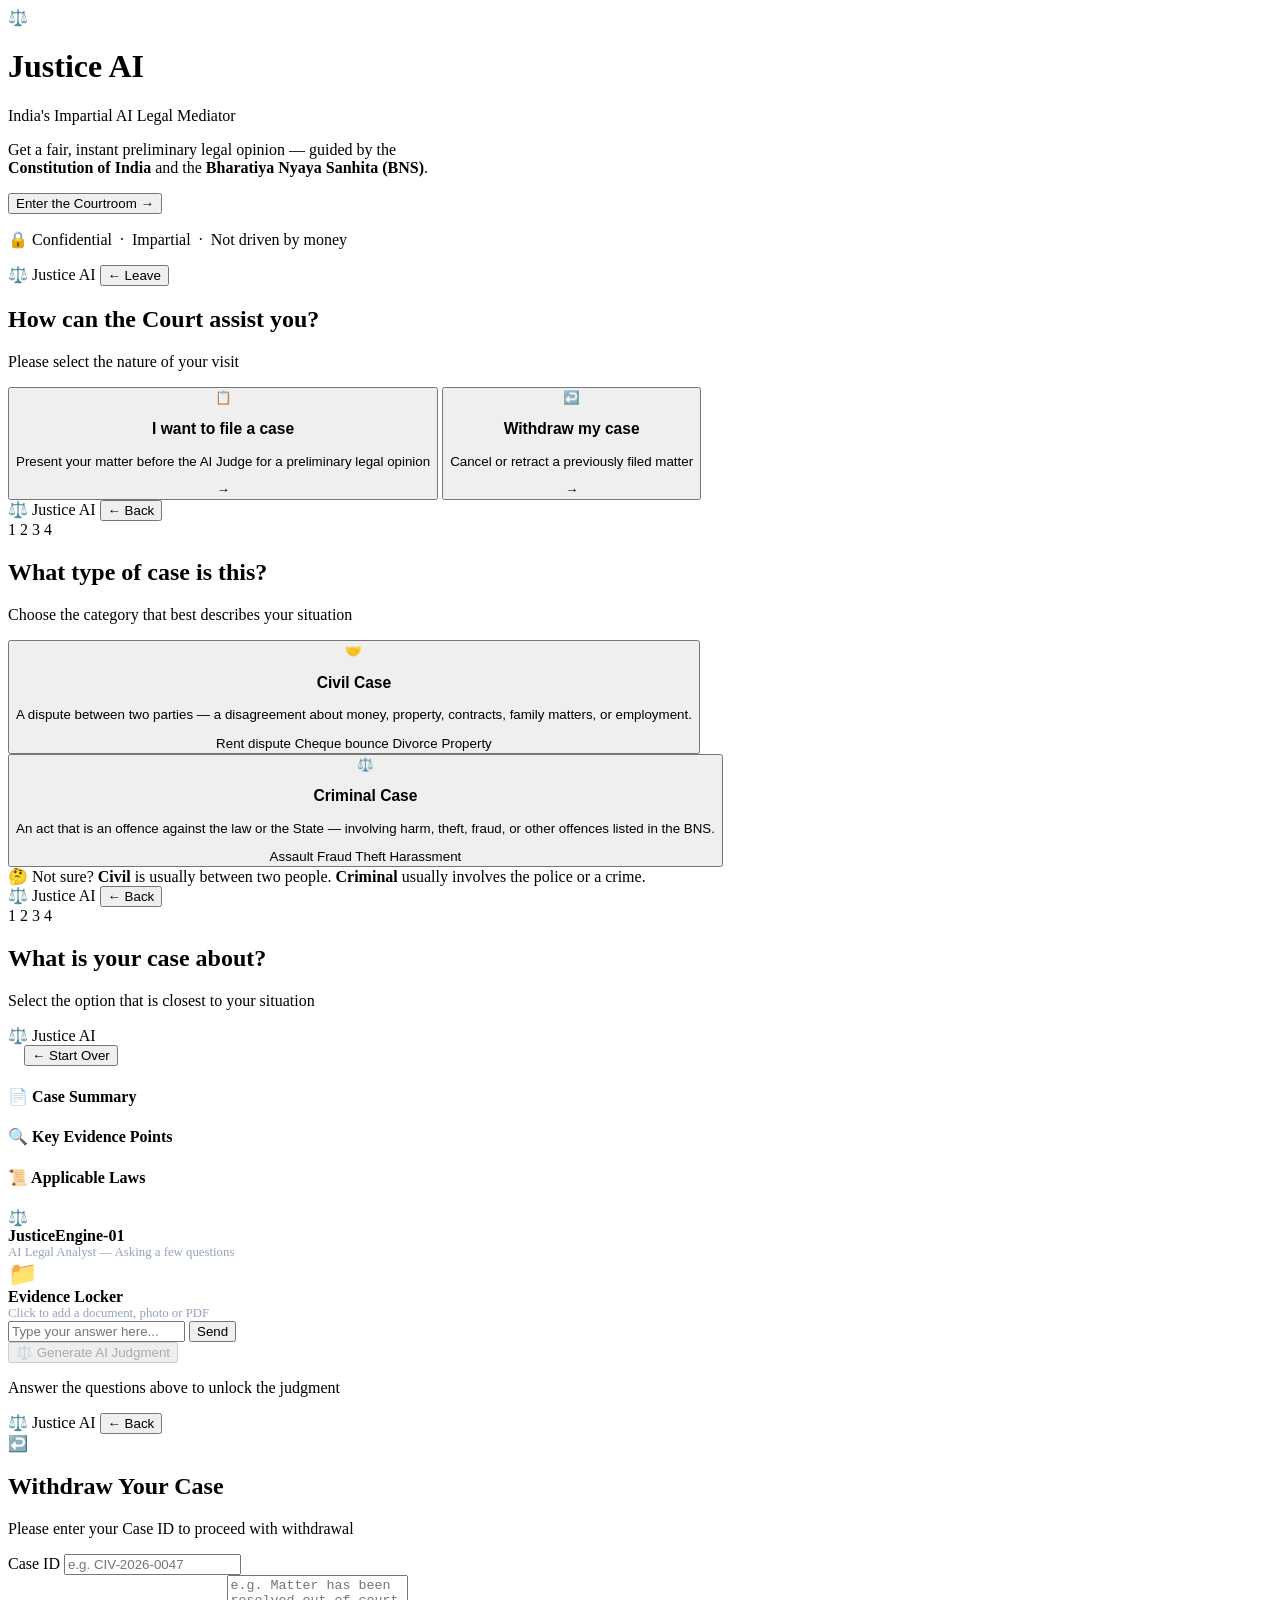
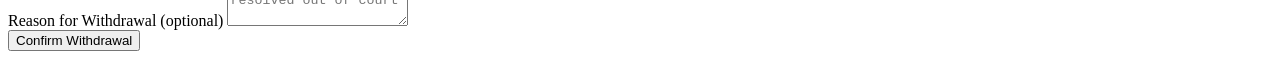
==== server/ui/index.html @ 7484af2d "fix: Add no-cache headers and cache-busting to resolve stale CSS issue" ====
<!DOCTYPE html>
<html lang="en">
<head>
    <meta charset="UTF-8">
    <meta name="viewport" content="width=device-width, initial-scale=1.0">
    <title>Justice AI — India's AI Legal Mediator</title>
    <meta name="description" content="File your case, get a fair AI-powered legal opinion, and access justice without delays.">
    <link rel="preconnect" href="https://fonts.googleapis.com">
    <link rel="preconnect" href="https://fonts.gstatic.com" crossorigin>
    <link href="https://fonts.googleapis.com/css2?family=Playfair+Display:wght@400;600;700&family=Inter:wght@300;400;500;600;700&display=swap" rel="stylesheet">
    <link rel="stylesheet" href="/styles.css?v=4">
</head>
<body>

    <!-- ═══════════════════════════════════════════════════ -->
    <!--  SCREEN 1: THE LANDING PAGE                        -->
    <!-- ═══════════════════════════════════════════════════ -->
    <div id="screen-landing" class="screen active">
        <div class="landing-bg"></div>
        <div class="landing-content">
            <div class="emblem">⚖️</div>
            <h1 class="portal-title">Justice AI</h1>
            <p class="portal-sub">India's Impartial AI Legal Mediator</p>
            <p class="portal-desc">
                Get a fair, instant preliminary legal opinion — guided by the<br>
                <strong>Constitution of India</strong> and the <strong>Bharatiya Nyaya Sanhita (BNS)</strong>.
            </p>
            <button id="enter-btn" class="btn-gold pulse">
                Enter the Courtroom
                <span class="btn-arrow">→</span>
            </button>
            <p class="landing-note">🔒 Confidential &nbsp;·&nbsp; Impartial &nbsp;·&nbsp; Not driven by money</p>
        </div>
    </div>

    <!-- ═══════════════════════════════════════════════════ -->
    <!--  SCREEN 2: WHAT DO YOU WANT TO DO?                 -->
    <!-- ═══════════════════════════════════════════════════ -->
    <div id="screen-action" class="screen">
        <div class="court-nav">
            <span class="nav-logo">⚖️ Justice AI</span>
            <button class="btn-ghost" id="back-to-landing">← Leave</button>
        </div>
        <div class="screen-inner">
            <h2 class="screen-title">How can the Court assist you?</h2>
            <p class="screen-subtitle">Please select the nature of your visit</p>

            <div class="action-cards">
                <button class="action-card primary-card" id="btn-file-case">
                    <div class="card-icon">📋</div>
                    <div class="card-body">
                        <h3>I want to file a case</h3>
                        <p>Present your matter before the AI Judge for a preliminary legal opinion</p>
                    </div>
                    <span class="card-arrow">→</span>
                </button>

                <button class="action-card danger-card" id="btn-withdraw">
                    <div class="card-icon">↩️</div>
                    <div class="card-body">
                        <h3>Withdraw my case</h3>
                        <p>Cancel or retract a previously filed matter</p>
                    </div>
                    <span class="card-arrow">→</span>
                </button>
            </div>
        </div>
    </div>

    <!-- ═══════════════════════════════════════════════════ -->
    <!--  SCREEN 3: CIVIL OR CRIMINAL?                      -->
    <!-- ═══════════════════════════════════════════════════ -->
    <div id="screen-type" class="screen">
        <div class="court-nav">
            <span class="nav-logo">⚖️ Justice AI</span>
            <button class="btn-ghost" id="back-to-action">← Back</button>
        </div>
        <div class="screen-inner">
            <div class="progress-strip">
                <span class="ps-dot done">1</span>
                <span class="ps-line done"></span>
                <span class="ps-dot active">2</span>
                <span class="ps-line"></span>
                <span class="ps-dot">3</span>
                <span class="ps-line"></span>
                <span class="ps-dot">4</span>
            </div>

            <h2 class="screen-title">What type of case is this?</h2>
            <p class="screen-subtitle">Choose the category that best describes your situation</p>

            <div class="type-cards">
                <button class="type-card" id="btn-civil" data-type="civil">
                    <div class="type-icon">🤝</div>
                    <h3>Civil Case</h3>
                    <p>A dispute between two parties — a disagreement about money, property, contracts, family matters, or employment.</p>
                    <div class="type-examples">
                        <span>Rent dispute</span>
                        <span>Cheque bounce</span>
                        <span>Divorce</span>
                        <span>Property</span>
                    </div>
                </button>

                <button class="type-card" id="btn-criminal" data-type="criminal">
                    <div class="type-icon">⚖️</div>
                    <h3>Criminal Case</h3>
                    <p>An act that is an offence against the law or the State — involving harm, theft, fraud, or other offences listed in the BNS.</p>
                    <div class="type-examples">
                        <span>Assault</span>
                        <span>Fraud</span>
                        <span>Theft</span>
                        <span>Harassment</span>
                    </div>
                </button>
            </div>

            <div class="help-note">
                <span>🤔</span>
                <span>Not sure? <strong>Civil</strong> is usually between two people. <strong>Criminal</strong> usually involves the police or a crime.</span>
            </div>
        </div>
    </div>

    <!-- ═══════════════════════════════════════════════════ -->
    <!--  SCREEN 4: SUB-CATEGORY                            -->
    <!-- ═══════════════════════════════════════════════════ -->
    <div id="screen-subcat" class="screen">
        <div class="court-nav">
            <span class="nav-logo">⚖️ Justice AI</span>
            <button class="btn-ghost" id="back-to-type">← Back</button>
        </div>
        <div class="screen-inner">
            <div class="progress-strip">
                <span class="ps-dot done">1</span>
                <span class="ps-line done"></span>
                <span class="ps-dot done">2</span>
                <span class="ps-line done"></span>
                <span class="ps-dot active">3</span>
                <span class="ps-line"></span>
                <span class="ps-dot">4</span>
            </div>

            <h2 class="screen-title">What is your case about?</h2>
            <p class="screen-subtitle">Select the option that is closest to your situation</p>

            <div id="subcat-grid" class="subcat-grid">
                <!-- Populated by JS -->
            </div>
        </div>
    </div>

    <!-- ═══════════════════════════════════════════════════ -->
    <!--  SCREEN 5: THE DOSSIER (Fact Finding + AI)         -->
    <!-- ═══════════════════════════════════════════════════ -->
    <div id="screen-dossier" class="screen">
        <div class="court-nav">
            <span class="nav-logo">⚖️ Justice AI</span>
            <div style="display:flex; gap:1rem; align-items:center;">
                <span id="dossier-badge" class="case-badge"></span>
                <button class="btn-ghost" id="back-to-subcat">← Start Over</button>
            </div>
        </div>

        <div class="dossier-layout">
            <!-- Left: Case Facts (read-only) -->
            <div class="dossier-left">
                <div class="dossier-section">
                    <h4 class="dossier-label">📄 Case Summary</h4>
                    <p id="d-fact-pattern" class="dossier-text"></p>
                </div>
                <div class="dossier-section">
                    <h4 class="dossier-label">🔍 Key Evidence Points</h4>
                    <div id="d-evidence" class="evidence-chips"></div>
                </div>
                <div class="dossier-section">
                    <h4 class="dossier-label">📜 Applicable Laws</h4>
                    <ul id="d-statutes" class="law-list"></ul>
                </div>
            </div>

            <!-- Right: Chat + AI output -->
            <div class="dossier-right">
                <!-- State A: Chat (Fact Finding) -->
                <div id="chat-panel">
                    <div class="chat-header">
                        <span class="chat-avatar">⚖️</span>
                        <div>
                            <strong>JusticeEngine-01</strong>
                            <p style="font-size:0.8rem; color:#94a3b8; margin:0;">AI Legal Analyst — Asking a few questions</p>
                        </div>
                    </div>

                    <div id="chat-messages" class="chat-messages">
                        <!-- populated by JS -->
                    </div>

                    <div id="locker-zone" class="locker-zone" title="Click to simulate uploading evidence document">
                        <span style="font-size:1.5rem;">📁</span>
                        <div>
                            <strong>Evidence Locker</strong>
                            <p style="font-size:0.8rem; margin:0; color:#94a3b8;">Click to add a document, photo or PDF</p>
                        </div>
                    </div>

                    <div class="chat-input-bar">
                        <input id="chat-input" type="text" placeholder="Type your answer here...">
                        <button id="chat-send" class="btn-send">Send</button>
                    </div>

                    <button id="generate-btn" class="btn-gold w-100 mt-2" disabled>
                        ⚖️ Generate AI Judgment
                    </button>
                    <p id="generate-hint" class="generate-hint">Answer the questions above to unlock the judgment</p>
                </div>

                <!-- State B: AI Processing -->
                <div id="ai-thinking" style="display:none;" class="ai-thinking-panel">
                    <div class="thinking-orb">⚖️</div>
                    <h3>Consulting the Constitution &amp; BNS...</h3>
                    <p>JusticeEngine-01 is reviewing your dossier</p>
                </div>

                <!-- State C: AI Verdict -->
                <div id="verdict-panel" style="display:none;">
                    <div class="verdict-header">
                        <span>⚖️ AI Preliminary Resolution</span>
                        <span class="draft-tag">DRAFT</span>
                    </div>

                    <div class="verdict-body">
                        <div class="verdict-row">
                            <span class="vr-label">Case ID</span>
                            <span id="v-case-id" class="vr-value"></span>
                        </div>
                        <div class="verdict-row">
                            <span class="vr-label">Recommended Finding</span>
                            <span id="v-verdict" class="verdict-pill"></span>
                        </div>
                    </div>

                    <div class="verdict-analysis">
                        <h4>📘 Legal Analysis</h4>
                        <p id="v-reasoning"></p>
                    </div>

                    <div class="verdict-actions">
                        <p class="verdict-action-label">What would you like to do?</p>
                        <button id="btn-accept" class="verdict-btn accept">
                            <span class="vbtn-icon">✅</span>
                            <div>
                                <strong>Accept &amp; Close Case</strong>
                                <p>I accept this resolution. Please finalise and record.</p>
                            </div>
                        </button>
                        <button id="btn-escalate" class="verdict-btn escalate">
                            <span class="vbtn-icon">🧑‍⚖️</span>
                            <div>
                                <strong>Request Human Judge</strong>
                                <p>I am not satisfied. I want a real judge to review this.</p>
                            </div>
                        </button>
                    </div>
                </div>

                <!-- State D: Accepted -->
                <div id="accepted-panel" style="display:none;" class="outcome-panel success">
                    <div class="outcome-icon">✅</div>
                    <h3>Case Resolved</h3>
                    <p>The AI resolution has been accepted and formally recorded. No further action is required.</p>
                    <div class="metrics-row" id="metrics-row"></div>
                    <button class="btn-ghost mt-2" onclick="location.reload()">← Return to Homepage</button>
                </div>

                <!-- State E: Escalated -->
                <div id="escalated-panel" style="display:none;" class="outcome-panel escalated">
                    <div class="outcome-icon">🧑‍⚖️</div>
                    <h3>Case Forwarded to Human Judge</h3>
                    <p>Your complete case file and the AI's preliminary analysis have been securely sent to a human presiding officer for review.</p>
                    <p style="font-size:0.85rem; color:#94a3b8; margin-top:1rem;">Note: Human review may take longer than AI resolution.</p>
                    <button class="btn-ghost mt-2" onclick="location.reload()">← Return to Homepage</button>
                </div>
            </div>
        </div>
    </div>

    <!-- ═══════════════════════════════════════════════════ -->
    <!--  SCREEN: WITHDRAW CASE                             -->
    <!-- ═══════════════════════════════════════════════════ -->
    <div id="screen-withdraw" class="screen">
        <div class="court-nav">
            <span class="nav-logo">⚖️ Justice AI</span>
            <button class="btn-ghost" id="back-from-withdraw">← Back</button>
        </div>
        <div class="screen-inner" style="max-width:520px;">
            <div class="withdraw-icon">↩️</div>
            <h2 class="screen-title">Withdraw Your Case</h2>
            <p class="screen-subtitle">Please enter your Case ID to proceed with withdrawal</p>

            <div class="form-field">
                <label>Case ID</label>
                <input type="text" id="withdraw-id" placeholder="e.g. CIV-2026-0047">
            </div>
            <div class="form-field">
                <label>Reason for Withdrawal (optional)</label>
                <textarea id="withdraw-reason" rows="3" placeholder="e.g. Matter has been resolved out of court"></textarea>
            </div>
            <button class="btn-danger w-100" id="btn-confirm-withdraw">Confirm Withdrawal</button>
        </div>
    </div>

    <!-- ═══════════════════════════════════════════════════ -->
    <!--  ESCALATION MODAL                                  -->
    <!-- ═══════════════════════════════════════════════════ -->
    <div id="escalation-modal" class="modal-overlay" style="display:none;">
        <div class="modal-box">
            <h3>Request Human Judge</h3>
            <p>Please tell us why you are not satisfied with the AI's resolution. This will help the Judge review your case faster.</p>
            <div class="check-list">
                <label class="check-item"><input type="checkbox" id="r1"> I disagree with how the law was interpreted</label>
                <label class="check-item"><input type="checkbox" id="r2"> Important evidence was not considered</label>
                <label class="check-item"><input type="checkbox" id="r3"> The case is too complex for an AI</label>
                <label class="check-item"><input type="checkbox" id="r4"> Other reason</label>
            </div>
            <div style="display:flex; gap:1rem; margin-top:1.5rem;">
                <button id="modal-confirm" class="btn-danger w-100">Confirm — Forward to Judge</button>
                <button id="modal-cancel" class="btn-ghost w-100">Cancel</button>
            </div>
        </div>
    </div>

    <script src="/script.js"></script>
</body>
</html>
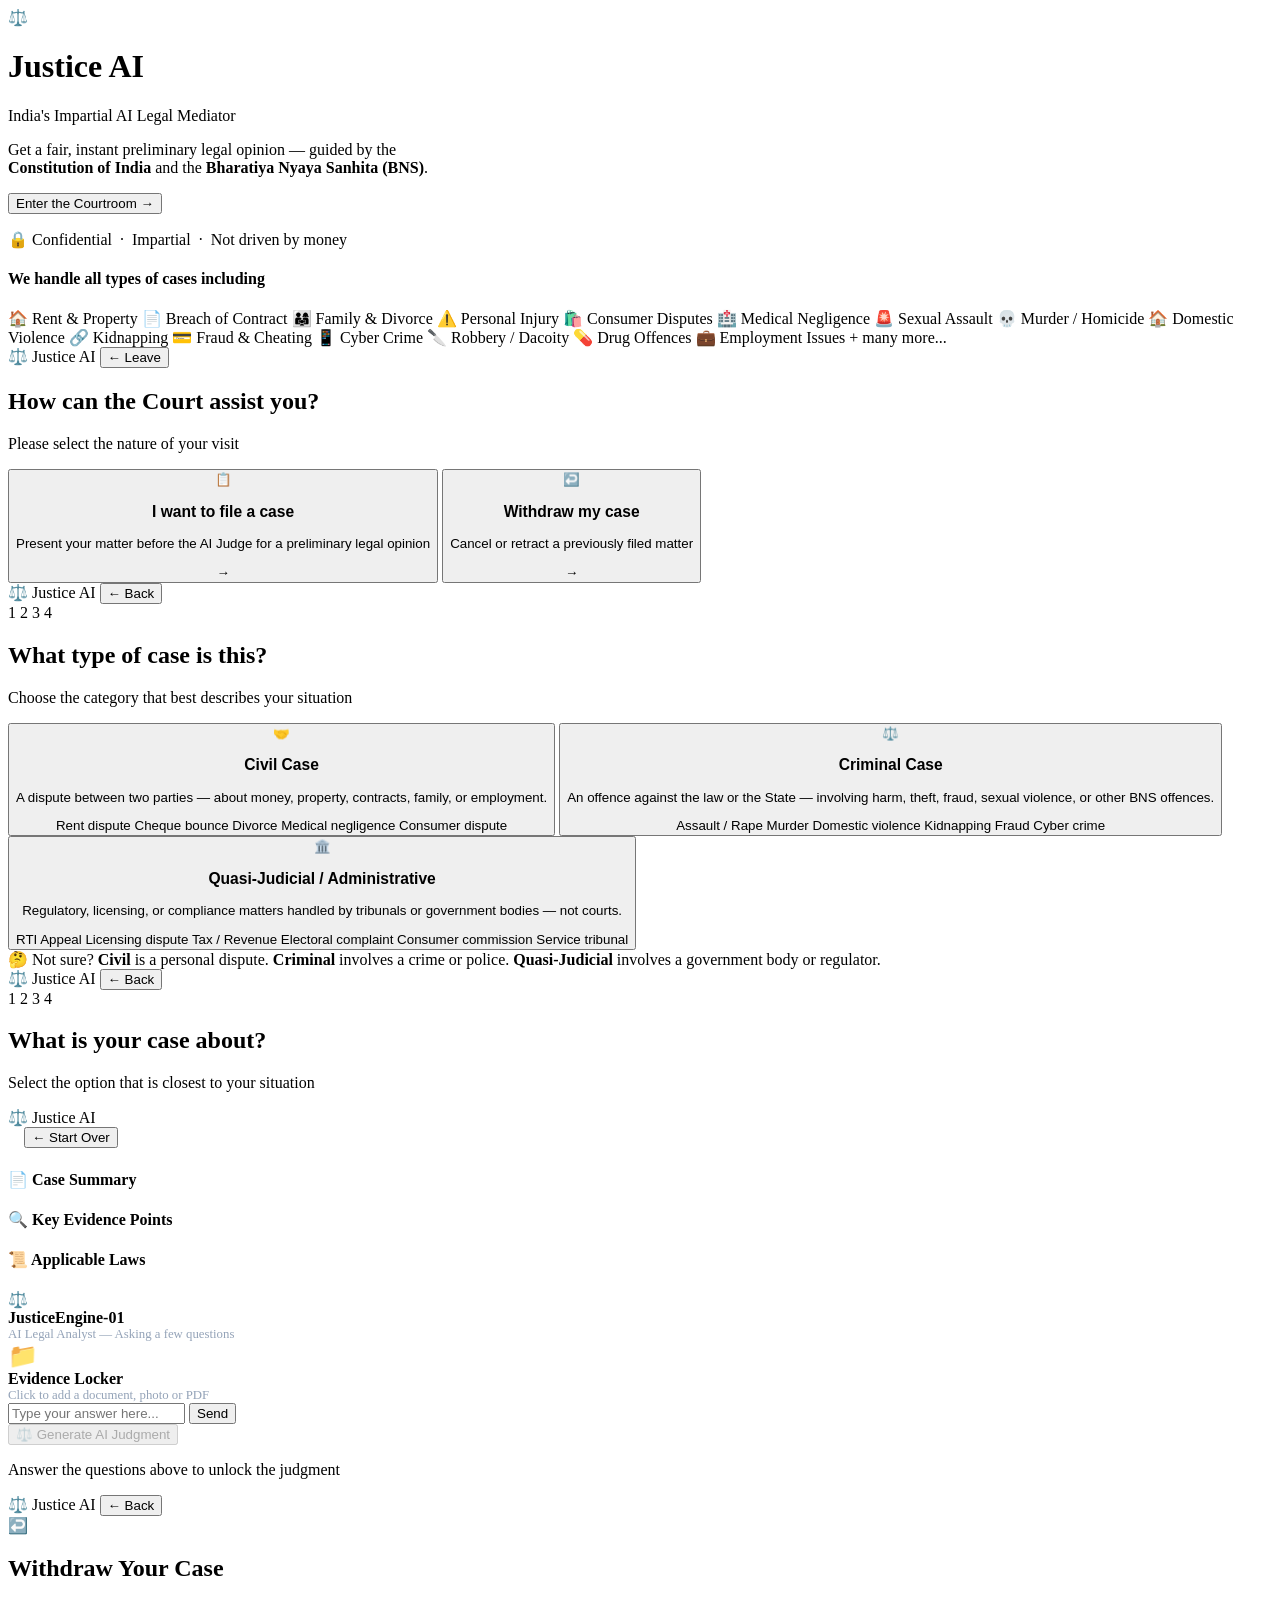
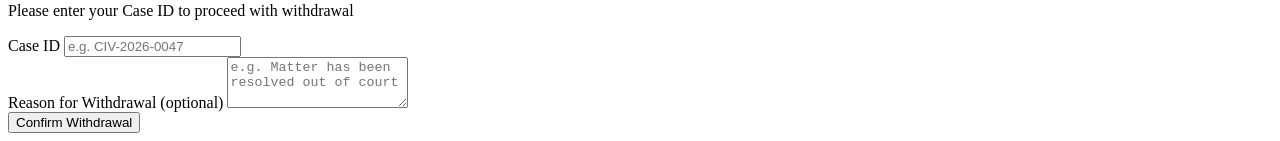
==== commit 83f70366: "feat: Digital stamped letters (Registration/Resolution/Escalation), Quasi-Judicial category, 3-col t" ====
--- a/server/ui/index.html
+++ b/server/ui/index.html
@@ -8,7 +8,7 @@
     <link rel="preconnect" href="https://fonts.googleapis.com">
     <link rel="preconnect" href="https://fonts.gstatic.com" crossorigin>
     <link href="https://fonts.googleapis.com/css2?family=Playfair+Display:wght@400;600;700&family=Inter:wght@300;400;500;600;700&display=swap" rel="stylesheet">
-    <link rel="stylesheet" href="/styles.css?v=4">
+    <link rel="stylesheet" href="/styles.css?v=7">
 </head>
 <body>
 
@@ -30,6 +30,28 @@
                 <span class="btn-arrow">→</span>
             </button>
             <p class="landing-note">🔒 Confidential &nbsp;·&nbsp; Impartial &nbsp;·&nbsp; Not driven by money</p>
+
+            <div class="overview-strip">
+                <h4>We handle all types of cases including</h4>
+                <div class="overview-chips">
+                    <span class="ov-chip">🏠 Rent &amp; Property</span>
+                    <span class="ov-chip">📄 Breach of Contract</span>
+                    <span class="ov-chip">👨‍👩‍👧 Family &amp; Divorce</span>
+                    <span class="ov-chip">⚠️ Personal Injury</span>
+                    <span class="ov-chip">🛍️ Consumer Disputes</span>
+                    <span class="ov-chip">🏥 Medical Negligence</span>
+                    <span class="ov-chip red">🚨 Sexual Assault</span>
+                    <span class="ov-chip red">💀 Murder / Homicide</span>
+                    <span class="ov-chip red">🏠 Domestic Violence</span>
+                    <span class="ov-chip red">🔗 Kidnapping</span>
+                    <span class="ov-chip">💳 Fraud &amp; Cheating</span>
+                    <span class="ov-chip">📱 Cyber Crime</span>
+                    <span class="ov-chip red">🔪 Robbery / Dacoity</span>
+                    <span class="ov-chip">💊 Drug Offences</span>
+                    <span class="ov-chip">💼 Employment Issues</span>
+                    <span class="ov-chip">+ many more...</span>
+                </div>
+            </div>
         </div>
     </div>
 
@@ -89,35 +111,52 @@
             <h2 class="screen-title">What type of case is this?</h2>
             <p class="screen-subtitle">Choose the category that best describes your situation</p>
 
-            <div class="type-cards">
+            <div class="type-cards three-col">
                 <button class="type-card" id="btn-civil" data-type="civil">
                     <div class="type-icon">🤝</div>
                     <h3>Civil Case</h3>
-                    <p>A dispute between two parties — a disagreement about money, property, contracts, family matters, or employment.</p>
+                    <p>A dispute between two parties — about money, property, contracts, family, or employment.</p>
                     <div class="type-examples">
                         <span>Rent dispute</span>
                         <span>Cheque bounce</span>
                         <span>Divorce</span>
-                        <span>Property</span>
+                        <span>Medical negligence</span>
+                        <span>Consumer dispute</span>
                     </div>
                 </button>
 
                 <button class="type-card" id="btn-criminal" data-type="criminal">
                     <div class="type-icon">⚖️</div>
                     <h3>Criminal Case</h3>
-                    <p>An act that is an offence against the law or the State — involving harm, theft, fraud, or other offences listed in the BNS.</p>
+                    <p>An offence against the law or the State — involving harm, theft, fraud, sexual violence, or other BNS offences.</p>
                     <div class="type-examples">
-                        <span>Assault</span>
+                        <span>Assault / Rape</span>
+                        <span>Murder</span>
+                        <span>Domestic violence</span>
+                        <span>Kidnapping</span>
                         <span>Fraud</span>
-                        <span>Theft</span>
-                        <span>Harassment</span>
+                        <span>Cyber crime</span>
+                    </div>
+                </button>
+
+                <button class="type-card quasi-card" id="btn-quasi" data-type="quasi">
+                    <div class="type-icon">🏛️</div>
+                    <h3>Quasi-Judicial / Administrative</h3>
+                    <p>Regulatory, licensing, or compliance matters handled by tribunals or government bodies — not courts.</p>
+                    <div class="type-examples">
+                        <span>RTI Appeal</span>
+                        <span>Licensing dispute</span>
+                        <span>Tax / Revenue</span>
+                        <span>Electoral complaint</span>
+                        <span>Consumer commission</span>
+                        <span>Service tribunal</span>
                     </div>
                 </button>
             </div>
 
             <div class="help-note">
                 <span>🤔</span>
-                <span>Not sure? <strong>Civil</strong> is usually between two people. <strong>Criminal</strong> usually involves the police or a crime.</span>
+                <span>Not sure? <strong>Civil</strong> is a personal dispute. <strong>Criminal</strong> involves a crime or police. <strong>Quasi-Judicial</strong> involves a government body or regulator.</span>
             </div>
         </div>
     </div>
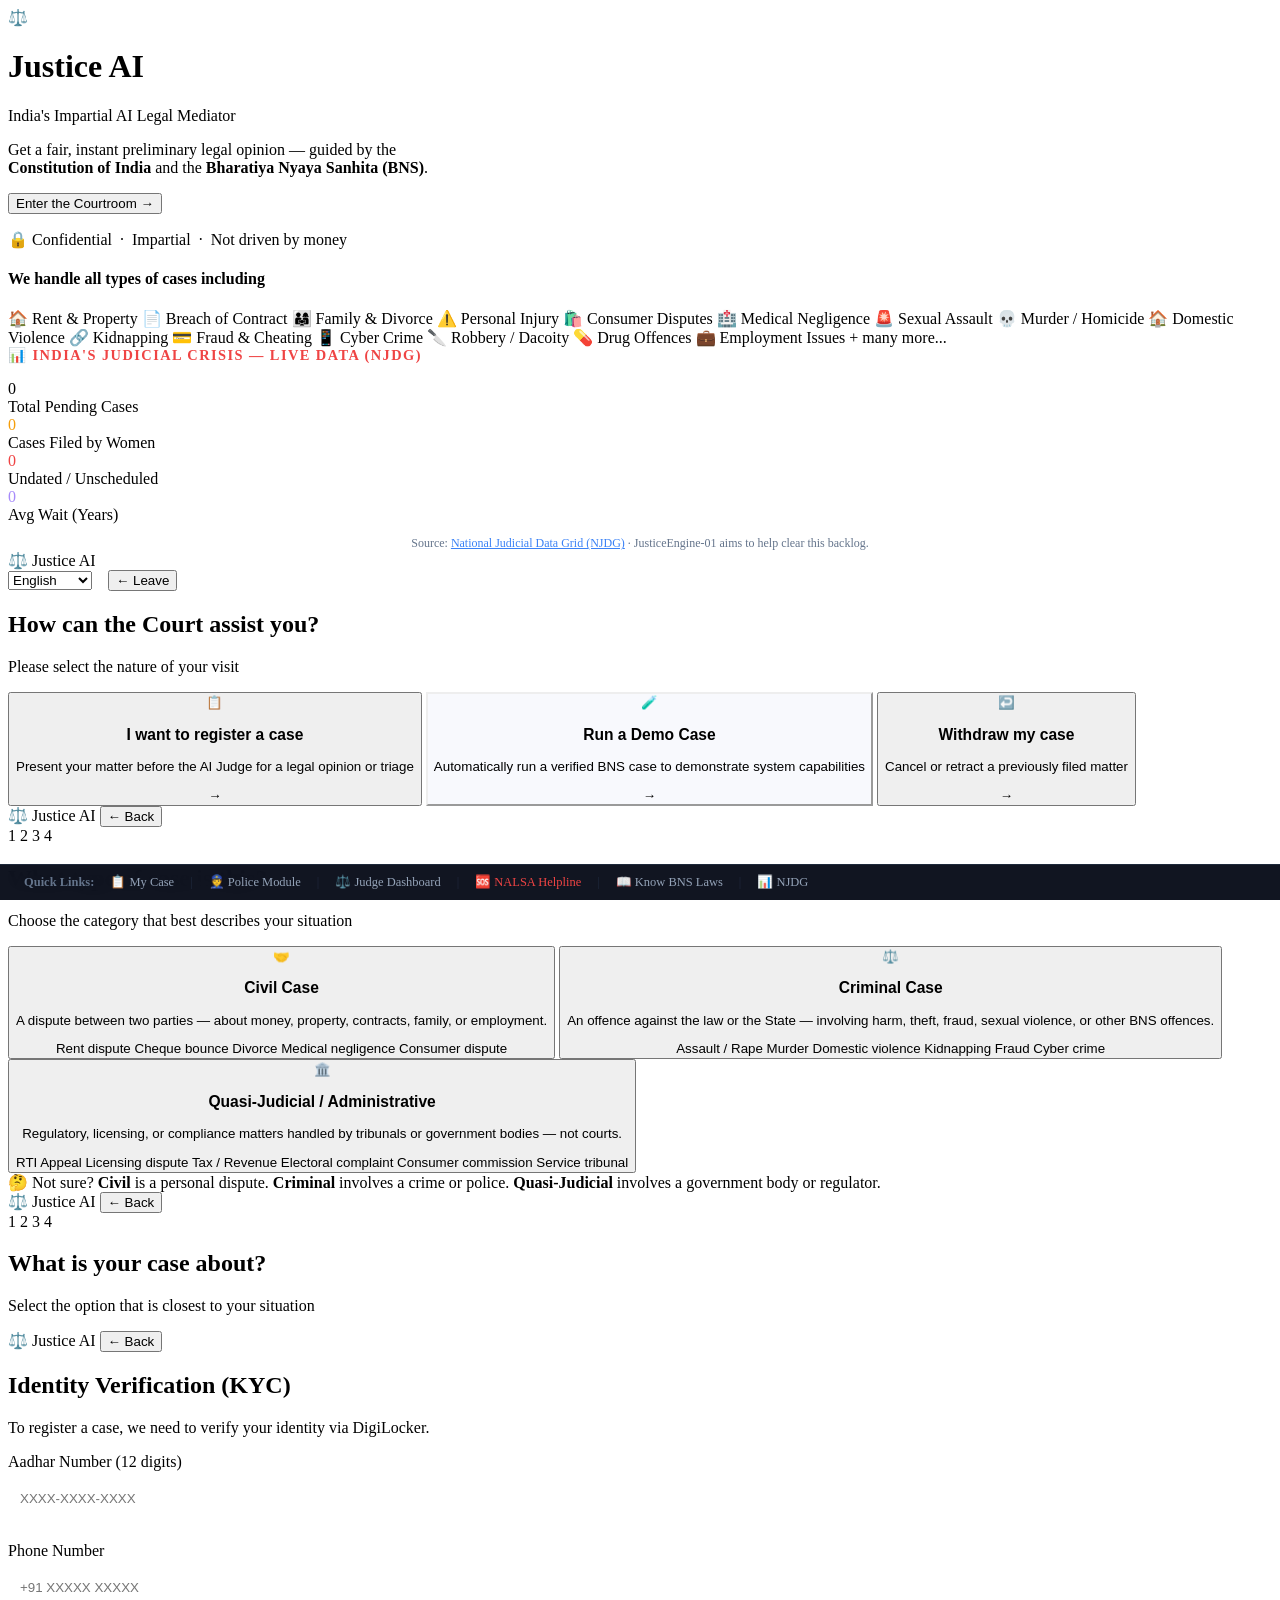
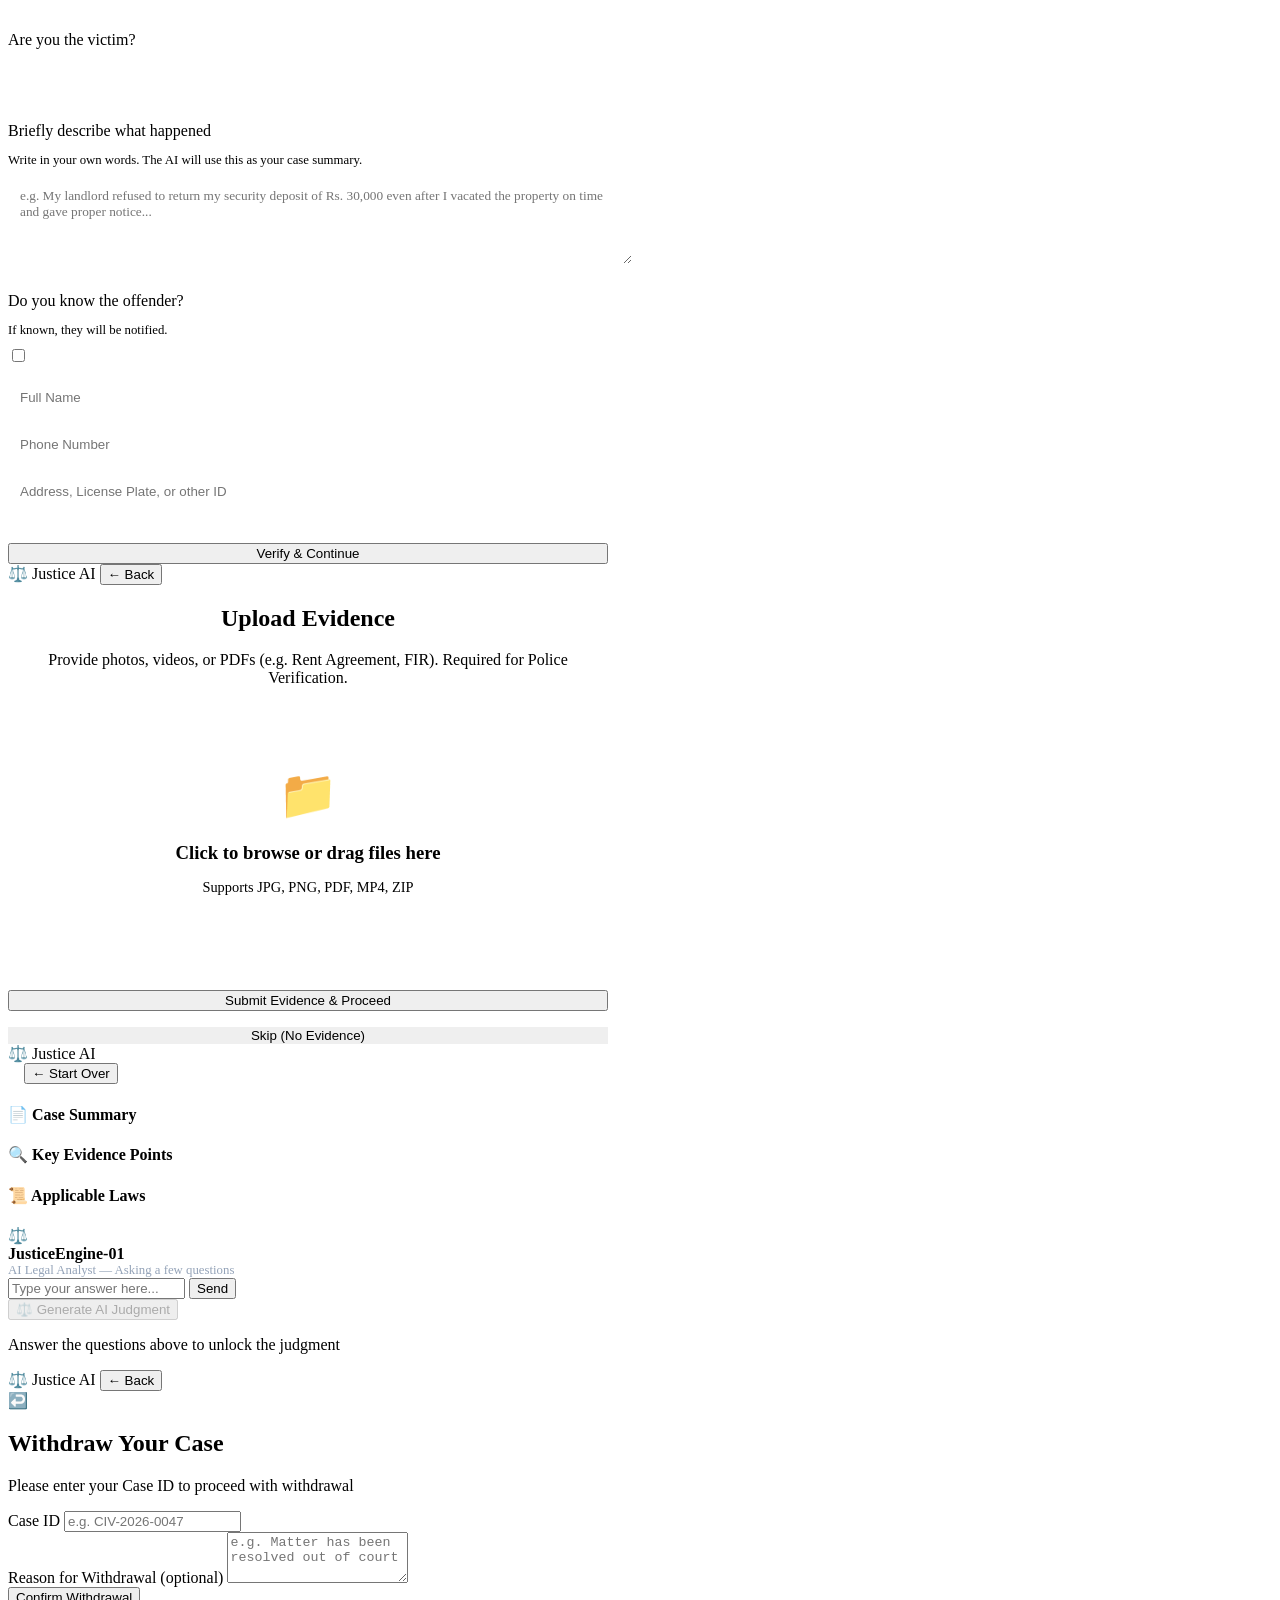
==== commit c0c322e4: "Merge Sarthak's offline training tools and administrative cases into root workspace" ====
--- a/server/ui/index.html
+++ b/server/ui/index.html
@@ -52,6 +52,30 @@
                     <span class="ov-chip">+ many more...</span>
                 </div>
             </div>
+
+            <!-- NJDG Live Statistics -->
+            <div class="njdg-strip">
+                <h4 style="color:#ef4444; margin:0 0 1rem; font-size:0.9rem; text-transform:uppercase; letter-spacing:0.1em;">📊 India's Judicial Crisis — Live Data (NJDG)</h4>
+                <div class="njdg-stats">
+                    <div class="njdg-stat">
+                        <div class="njdg-num" id="counter-total">0</div>
+                        <div class="njdg-label">Total Pending Cases</div>
+                    </div>
+                    <div class="njdg-stat">
+                        <div class="njdg-num" style="color:#f59e0b;" id="counter-women">0</div>
+                        <div class="njdg-label">Cases Filed by Women</div>
+                    </div>
+                    <div class="njdg-stat">
+                        <div class="njdg-num" style="color:#ef4444;" id="counter-undated">0</div>
+                        <div class="njdg-label">Undated / Unscheduled</div>
+                    </div>
+                    <div class="njdg-stat">
+                        <div class="njdg-num" style="color:#a78bfa;" id="counter-years">0</div>
+                        <div class="njdg-label">Avg Wait (Years)</div>
+                    </div>
+                </div>
+                <p style="font-size:0.75rem; color:#64748b; margin:0.75rem 0 0; text-align:center;">Source: <a href="https://njdg.ecourts.gov.in/njdg_v3/" target="_blank" style="color:#3b82f6;">National Judicial Data Grid (NJDG)</a> · JusticeEngine-01 aims to help clear this backlog.</p>
+            </div>
         </div>
     </div>
 
@@ -61,18 +85,33 @@
     <div id="screen-action" class="screen">
         <div class="court-nav">
             <span class="nav-logo">⚖️ Justice AI</span>
-            <button class="btn-ghost" id="back-to-landing">← Leave</button>
+            <div style="display: flex; gap: 1rem; align-items: center;">
+                <select id="lang-toggle" class="btn-ghost" style="appearance: auto;">
+                    <option value="en">English</option>
+                    <option value="hi">हिंदी (Hindi)</option>
+                </select>
+                <button class="btn-ghost" id="back-to-landing">← Leave</button>
+            </div>
         </div>
         <div class="screen-inner">
-            <h2 class="screen-title">How can the Court assist you?</h2>
-            <p class="screen-subtitle">Please select the nature of your visit</p>
-
-            <div class="action-cards">
+            <h2 class="screen-title" data-i18n="action_title">How can the Court assist you?</h2>
+            <p class="screen-subtitle" data-i18n="action_subtitle">Please select the nature of your visit</p>
+
+            <div class="action-cards" style="grid-template-columns: repeat(auto-fit, minmax(250px, 1fr));">
                 <button class="action-card primary-card" id="btn-file-case">
                     <div class="card-icon">📋</div>
                     <div class="card-body">
-                        <h3>I want to file a case</h3>
-                        <p>Present your matter before the AI Judge for a preliminary legal opinion</p>
+                        <h3 data-i18n="file_case">I want to register a case</h3>
+                        <p data-i18n="file_case_desc">Present your matter before the AI Judge for a legal opinion or triage</p>
+                    </div>
+                    <span class="card-arrow">→</span>
+                </button>
+
+                <button class="action-card info-card" id="btn-demo" style="border-color: var(--info); background: rgba(114, 137, 218, 0.05);">
+                    <div class="card-icon">🧪</div>
+                    <div class="card-body">
+                        <h3 data-i18n="run_demo">Run a Demo Case</h3>
+                        <p data-i18n="run_demo_desc">Automatically run a verified BNS case to demonstrate system capabilities</p>
                     </div>
                     <span class="card-arrow">→</span>
                 </button>
@@ -80,8 +119,8 @@
                 <button class="action-card danger-card" id="btn-withdraw">
                     <div class="card-icon">↩️</div>
                     <div class="card-body">
-                        <h3>Withdraw my case</h3>
-                        <p>Cancel or retract a previously filed matter</p>
+                        <h3 data-i18n="withdraw_case">Withdraw my case</h3>
+                        <p data-i18n="withdraw_desc">Cancel or retract a previously filed matter</p>
                     </div>
                     <span class="card-arrow">→</span>
                 </button>
@@ -190,6 +229,93 @@
     </div>
 
     <!-- ═══════════════════════════════════════════════════ -->
+    <!--  SCREEN 4.1: KYC & OFFENDER INFO                   -->
+    <!-- ═══════════════════════════════════════════════════ -->
+    <div id="screen-kyc" class="screen">
+        <div class="court-nav">
+            <span class="nav-logo">⚖️ Justice AI</span>
+            <button class="btn-ghost" id="back-to-subcat-from-kyc">← Back</button>
+        </div>
+        <div class="screen-inner" style="max-width: 600px;">
+            <h2 class="screen-title" data-i18n="kyc_title">Identity Verification (KYC)</h2>
+            <p class="screen-subtitle" data-i18n="kyc_subtitle">To register a case, we need to verify your identity via DigiLocker.</p>
+
+            <div class="kyc-form">
+                <div class="form-group" style="margin-bottom: 1.5rem;">
+                    <label style="display:block; margin-bottom:0.5rem; color:var(--gold);">Aadhar Number (12 digits)</label>
+                    <input type="text" id="aadhar-input" placeholder="XXXX-XXXX-XXXX" style="width: 100%; padding: 0.75rem; border-radius: 6px; background: rgba(255,255,255,0.05); border: 1px solid var(--border); color: white;" maxlength="14">
+                </div>
+                <div class="form-group" style="margin-bottom: 1.5rem;">
+                    <label style="display:block; margin-bottom:0.5rem; color:var(--gold);">Phone Number</label>
+                    <input type="text" id="phone-input" placeholder="+91 XXXXX XXXXX" style="width: 100%; padding: 0.75rem; border-radius: 6px; background: rgba(255,255,255,0.05); border: 1px solid var(--border); color: white;">
+                </div>
+                <div class="form-group" style="margin-bottom: 1.5rem;">
+                    <label style="display:block; margin-bottom:0.5rem; color:var(--gold);">Are you the victim?</label>
+                    <select id="relation-input" style="width: 100%; padding: 0.75rem; border-radius: 6px; background: rgba(255,255,255,0.05); border: 1px solid var(--border); color: white;">
+                        <option value="victim">Yes, I am the victim</option>
+                        <option value="relative">No, filing for a relative/friend</option>
+                        <option value="witness">No, I am a witness</option>
+                    </select>
+                </div>
+                <div class="form-group" style="margin-bottom: 1.5rem;">
+                    <label style="display:block; margin-bottom:0.5rem; color:var(--gold);">Briefly describe what happened</label>
+                    <p style="font-size: 0.8rem; color: var(--muted); margin-bottom: 0.5rem;">Write in your own words. The AI will use this as your case summary.</p>
+                    <textarea id="case-summary-input" rows="4" placeholder="e.g. My landlord refused to return my security deposit of Rs. 30,000 even after I vacated the property on time and gave proper notice..." style="width:100%;padding:0.75rem;border-radius:6px;background:rgba(255,255,255,0.05);border:1px solid var(--border);color:white;font-family:inherit;resize:vertical;"></textarea>
+                </div>
+                <div class="form-group" style="margin-bottom: 2rem;">
+                    <label style="display:block; margin-bottom:0.5rem; color:var(--gold);">Do you know the offender?</label>
+                    <p style="font-size: 0.8rem; color: var(--muted); margin-bottom: 0.5rem;">If known, they will be notified.</p>
+                    <div style="display:flex; align-items:center; gap:0.5rem; margin-bottom:0.8rem;">
+                        <input type="checkbox" id="offender-unknown-cb" onchange="document.getElementById('offender-inputs-container').style.display = this.checked ? 'none' : 'grid'">
+                        <label for="offender-unknown-cb" style="font-size:0.9rem; color:white; cursor:pointer;">I do not know the offender</label>
+                    </div>
+                    <div id="offender-inputs-container" style="display:grid; gap:0.5rem;">
+                        <input type="text" id="offender-name" placeholder="Full Name" style="width: 100%; padding: 0.75rem; border-radius: 6px; background: rgba(255,255,255,0.05); border: 1px solid var(--border); color: white;">
+                        <input type="text" id="offender-phone" placeholder="Phone Number" style="width: 100%; padding: 0.75rem; border-radius: 6px; background: rgba(255,255,255,0.05); border: 1px solid var(--border); color: white;">
+                        <input type="text" id="offender-address" placeholder="Address, License Plate, or other ID" style="width: 100%; padding: 0.75rem; border-radius: 6px; background: rgba(255,255,255,0.05); border: 1px solid var(--border); color: white;">
+                    </div>
+                </div>
+                
+                <button id="btn-verify-kyc" class="btn-gold" style="width: 100%; justify-content: center;">
+                    Verify & Continue
+                </button>
+            </div>
+        </div>
+    </div>
+
+    <!-- ═══════════════════════════════════════════════════ -->
+    <!--  SCREEN 4.2: EVIDENCE UPLOAD                       -->
+    <!-- ═══════════════════════════════════════════════════ -->
+    <div id="screen-evidence" class="screen">
+        <div class="court-nav">
+            <span class="nav-logo">⚖️ Justice AI</span>
+            <button class="btn-ghost" id="back-to-kyc">← Back</button>
+        </div>
+        <div class="screen-inner" style="max-width: 600px; text-align: center;">
+            <h2 class="screen-title" data-i18n="evidence_title">Upload Evidence</h2>
+            <p class="screen-subtitle" data-i18n="evidence_subtitle">Provide photos, videos, or PDFs (e.g. Rent Agreement, FIR). Required for Police Verification.</p>
+
+            <div class="upload-box" style="border: 2px dashed var(--border); padding: 3rem; border-radius: 12px; background: rgba(255,255,255,0.02); margin: 2rem 0; cursor: pointer;">
+                <div style="font-size: 3rem; margin-bottom: 1rem;">📁</div>
+                <h3 style="color: var(--gold); margin-bottom: 0.5rem;">Click to browse or drag files here</h3>
+                <p style="color: var(--muted); font-size: 0.9rem;">Supports JPG, PNG, PDF, MP4, ZIP</p>
+                <input type="file" id="evidence-file" style="display: none;" multiple>
+            </div>
+
+            <div id="upload-status" style="display: none; padding: 1rem; background: rgba(114, 137, 218, 0.1); border: 1px solid var(--info); border-radius: 6px; margin-bottom: 2rem; color: #a4bdfc;">
+                ⏳ Evidence uploaded. Pending Police Verification. (May take up to 24 hrs)
+            </div>
+
+            <button id="btn-submit-evidence" class="btn-gold" style="width: 100%; justify-content: center;">
+                Submit Evidence & Proceed
+            </button>
+            <button id="btn-skip-evidence" class="btn-ghost" style="width: 100%; margin-top: 1rem; border: none;">
+                Skip (No Evidence)
+            </button>
+        </div>
+    </div>
+
+    <!-- ═══════════════════════════════════════════════════ -->
     <!--  SCREEN 5: THE DOSSIER (Fact Finding + AI)         -->
     <!-- ═══════════════════════════════════════════════════ -->
     <div id="screen-dossier" class="screen">
@@ -234,14 +360,7 @@
                         <!-- populated by JS -->
                     </div>
 
-                    <div id="locker-zone" class="locker-zone" title="Click to simulate uploading evidence document">
-                        <span style="font-size:1.5rem;">📁</span>
-                        <div>
-                            <strong>Evidence Locker</strong>
-                            <p style="font-size:0.8rem; margin:0; color:#94a3b8;">Click to add a document, photo or PDF</p>
-                        </div>
-                    </div>
-
+                    <!-- Locker zone removed as per user feedback; evidence is uploaded on previous screen -->
                     <div class="chat-input-bar">
                         <input id="chat-input" type="text" placeholder="Type your answer here...">
                         <button id="chat-send" class="btn-send">Send</button>
@@ -283,21 +402,41 @@
                         <p id="v-reasoning"></p>
                     </div>
 
+                    <div id="v-ratio-block" class="verdict-analysis" style="display:none; border-top:1px solid var(--border); margin-top:1rem; padding-top:1rem;">
+                        <h4>⚖️ Ratio Decidendi</h4>
+                        <p id="v-ratio" style="font-style:italic; color: #a4bdfc;"></p>
+                    </div>
+
+                    <div id="v-obiter-block" class="verdict-analysis" style="display:none; border-top:1px solid var(--border); margin-top:1rem; padding-top:1rem;">
+                        <h4>📝 Obiter Dicta</h4>
+                        <p id="v-obiter" style="font-style:italic; color: var(--muted);"></p>
+                    </div>
+
                     <div class="verdict-actions">
                         <p class="verdict-action-label">What would you like to do?</p>
                         <button id="btn-accept" class="verdict-btn accept">
                             <span class="vbtn-icon">✅</span>
-                            <div>
-                                <strong>Accept &amp; Close Case</strong>
-                                <p>I accept this resolution. Please finalise and record.</p>
-                            </div>
+                            <div><strong>Accept &amp; Close Case</strong><p>I accept this resolution. Please finalise and record.</p></div>
+                        </button>
+                        <button id="btn-appeal" class="verdict-btn" style="border-color:#f59e0b; background:rgba(245,158,11,0.05);">
+                            <span class="vbtn-icon">📤</span>
+                            <div><strong>Appeal</strong><p>Challenge this judgment. A fresh review will be conducted.</p></div>
+                        </button>
+                        <button id="btn-review" class="verdict-btn" style="border-color:#8b5cf6; background:rgba(139,92,246,0.05);">
+                            <span class="vbtn-icon">🔍</span>
+                            <div><strong>Review Petition</strong><p>Request the AI to review its own judgment for error apparent on the record (CPC Order 47).</p></div>
+                        </button>
+                        <button id="btn-revision" class="verdict-btn" style="border-color:#06b6d4; background:rgba(6,182,212,0.05);">
+                            <span class="vbtn-icon">🔄</span>
+                            <div><strong>Revision</strong><p>Allege an error of jurisdiction or material irregularity.</p></div>
+                        </button>
+                        <button id="btn-reference" class="verdict-btn" style="border-color:#10b981; background:rgba(16,185,129,0.05);">
+                            <span class="vbtn-icon">📋</span>
+                            <div><strong>Reference to Human Judge</strong><p>AI recommends referring a complex question of law to a higher authority (CPC Sec 113).</p></div>
                         </button>
                         <button id="btn-escalate" class="verdict-btn escalate">
                             <span class="vbtn-icon">🧑‍⚖️</span>
-                            <div>
-                                <strong>Request Human Judge</strong>
-                                <p>I am not satisfied. I want a real judge to review this.</p>
-                            </div>
+                            <div><strong>Escalate to Human Judge</strong><p>I am not satisfied. I demand a real judge regardless of AI finding.</p></div>
                         </button>
                     </div>
                 </div>
@@ -311,11 +450,11 @@
                     <button class="btn-ghost mt-2" onclick="location.reload()">← Return to Homepage</button>
                 </div>
 
-                <!-- State E: Escalated -->
+                <!-- State E: Escalated / Appealed -->
                 <div id="escalated-panel" style="display:none;" class="outcome-panel escalated">
                     <div class="outcome-icon">🧑‍⚖️</div>
-                    <h3>Case Forwarded to Human Judge</h3>
-                    <p>Your complete case file and the AI's preliminary analysis have been securely sent to a human presiding officer for review.</p>
+                    <h3 id="escalated-title">Case Forwarded to Human Judge</h3>
+                    <p id="escalated-msg">Your complete case file and the AI's preliminary analysis have been securely sent to a human presiding officer for review.</p>
                     <p style="font-size:0.85rem; color:#94a3b8; margin-top:1rem;">Note: Human review may take longer than AI resolution.</p>
                     <button class="btn-ghost mt-2" onclick="location.reload()">← Return to Homepage</button>
                 </div>
@@ -369,5 +508,21 @@
     </div>
 
     <script src="/script.js"></script>
+
+    <!-- Quick Links Persistent Footer -->
+    <div id="quick-links-footer" style="position:fixed;bottom:0;left:0;right:0;background:rgba(10,14,26,0.97);backdrop-filter:blur(10px);border-top:1px solid #1e293b;padding:0.6rem 1.5rem;display:flex;align-items:center;gap:1rem;overflow-x:auto;z-index:900;font-size:0.78rem;">
+        <span style="color:#64748b;font-weight:600;white-space:nowrap;">Quick Links:</span>
+        <a href="/" style="color:#94a3b8;text-decoration:none;white-space:nowrap;" onclick="show('screen-action');return false;">📋 My Case</a>
+        <span style="color:#1e293b;">|</span>
+        <a href="/police" target="_blank" style="color:#94a3b8;text-decoration:none;white-space:nowrap;">👮 Police Module</a>
+        <span style="color:#1e293b;">|</span>
+        <a href="/judge" target="_blank" style="color:#94a3b8;text-decoration:none;white-space:nowrap;">⚖️ Judge Dashboard</a>
+        <span style="color:#1e293b;">|</span>
+        <a href="https://nalsa.gov.in" target="_blank" style="color:#ef4444;text-decoration:none;white-space:nowrap;">🆘 NALSA Helpline</a>
+        <span style="color:#1e293b;">|</span>
+        <a href="https://www.mha.gov.in/en/commoncontent/new-criminal-laws" target="_blank" style="color:#94a3b8;text-decoration:none;white-space:nowrap;">📖 Know BNS Laws</a>
+        <span style="color:#1e293b;">|</span>
+        <a href="https://njdg.ecourts.gov.in/njdg_v3/" target="_blank" style="color:#94a3b8;text-decoration:none;white-space:nowrap;">📊 NJDG</a>
+    </div>
 </body>
 </html>
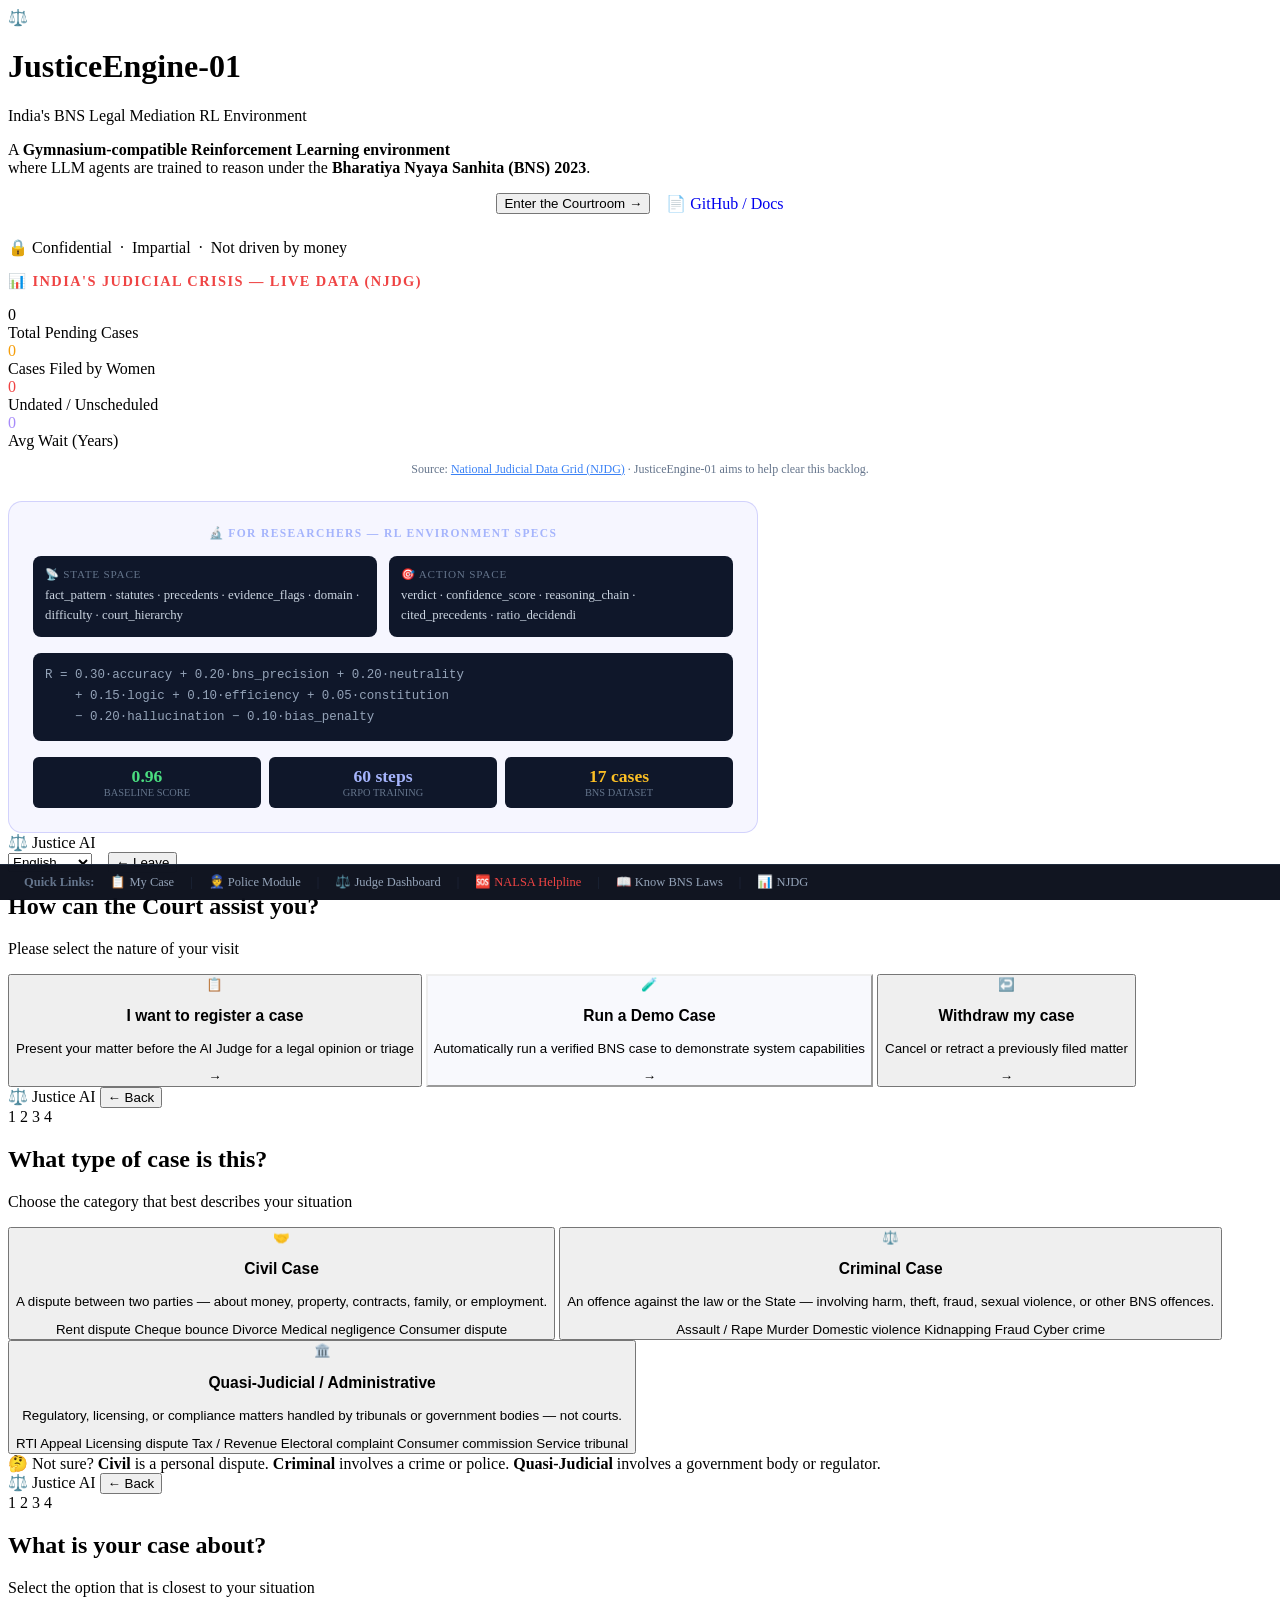
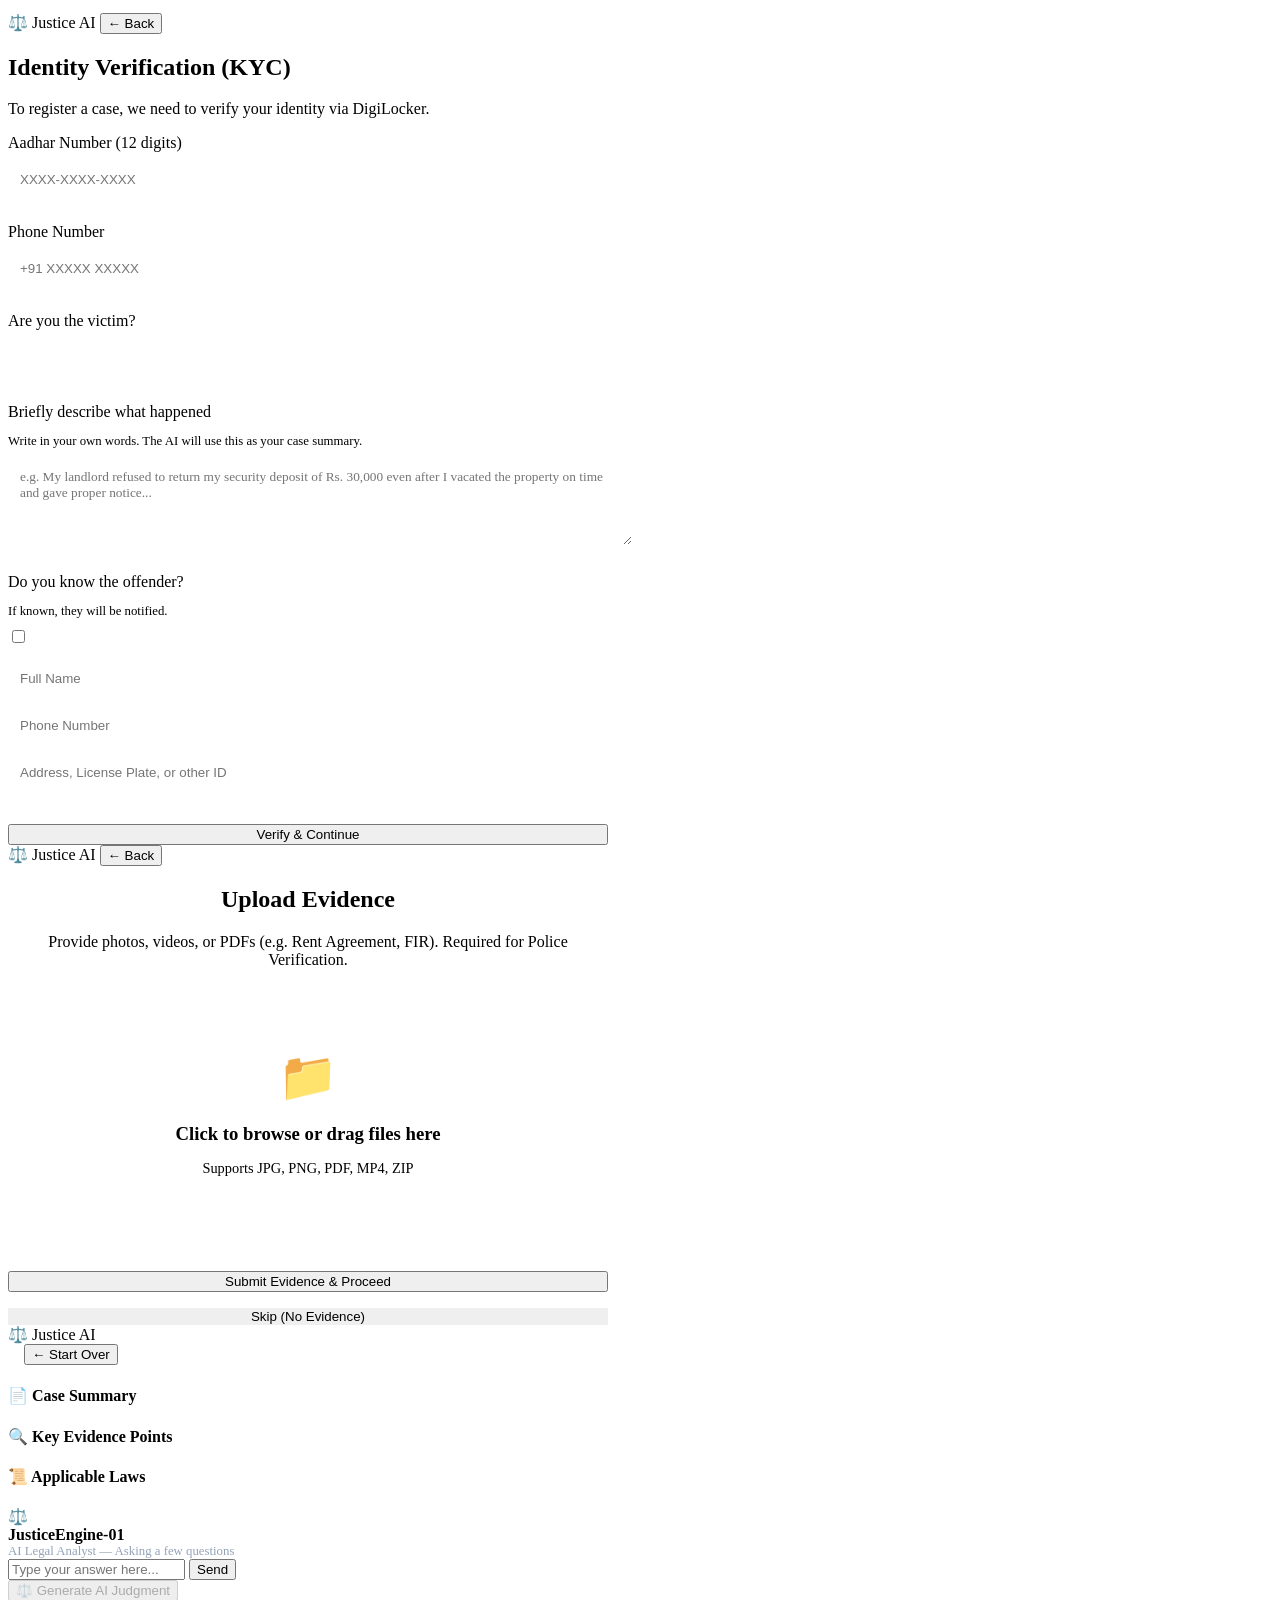
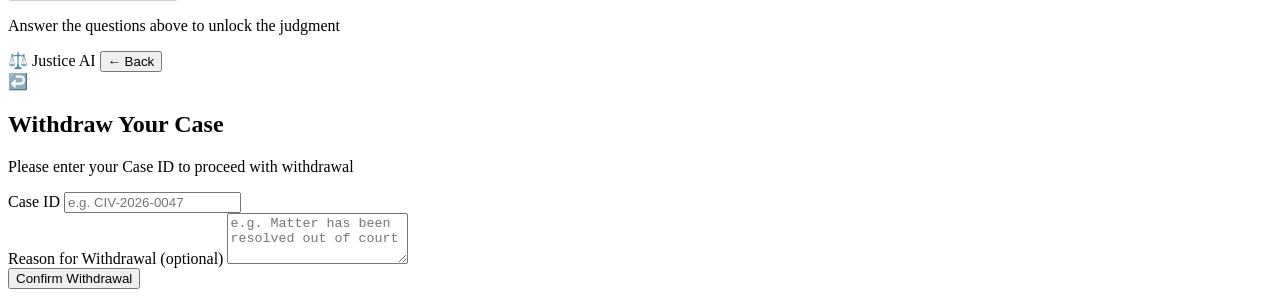
==== commit b4f834e2: "Strategic pivot: BNS rubric (neutrality+efficiency+constitutional), researcher landing page, develop" ====
--- a/server/ui/index.html
+++ b/server/ui/index.html
@@ -19,39 +19,23 @@
         <div class="landing-bg"></div>
         <div class="landing-content">
             <div class="emblem">⚖️</div>
-            <h1 class="portal-title">Justice AI</h1>
-            <p class="portal-sub">India's Impartial AI Legal Mediator</p>
+            <h1 class="portal-title">JusticeEngine-01</h1>
+            <p class="portal-sub">India's BNS Legal Mediation RL Environment</p>
             <p class="portal-desc">
-                Get a fair, instant preliminary legal opinion — guided by the<br>
-                <strong>Constitution of India</strong> and the <strong>Bharatiya Nyaya Sanhita (BNS)</strong>.
+                A <strong>Gymnasium-compatible Reinforcement Learning environment</strong><br>
+                where LLM agents are trained to reason under the
+                <strong>Bharatiya Nyaya Sanhita (BNS) 2023</strong>.
             </p>
-            <button id="enter-btn" class="btn-gold pulse">
-                Enter the Courtroom
-                <span class="btn-arrow">→</span>
-            </button>
+            <div style="display:flex; gap:1rem; flex-wrap:wrap; justify-content:center; margin-bottom:1.5rem;">
+                <button id="enter-btn" class="btn-gold pulse">
+                    Enter the Courtroom
+                    <span class="btn-arrow">→</span>
+                </button>
+                <a href="https://github.com/rishitaramola/judicial-reasoning-env" target="_blank" class="btn-ghost" style="text-decoration:none; display:flex; align-items:center; gap:0.5rem;">📄 GitHub / Docs</a>
+            </div>
             <p class="landing-note">🔒 Confidential &nbsp;·&nbsp; Impartial &nbsp;·&nbsp; Not driven by money</p>
 
-            <div class="overview-strip">
-                <h4>We handle all types of cases including</h4>
-                <div class="overview-chips">
-                    <span class="ov-chip">🏠 Rent &amp; Property</span>
-                    <span class="ov-chip">📄 Breach of Contract</span>
-                    <span class="ov-chip">👨‍👩‍👧 Family &amp; Divorce</span>
-                    <span class="ov-chip">⚠️ Personal Injury</span>
-                    <span class="ov-chip">🛍️ Consumer Disputes</span>
-                    <span class="ov-chip">🏥 Medical Negligence</span>
-                    <span class="ov-chip red">🚨 Sexual Assault</span>
-                    <span class="ov-chip red">💀 Murder / Homicide</span>
-                    <span class="ov-chip red">🏠 Domestic Violence</span>
-                    <span class="ov-chip red">🔗 Kidnapping</span>
-                    <span class="ov-chip">💳 Fraud &amp; Cheating</span>
-                    <span class="ov-chip">📱 Cyber Crime</span>
-                    <span class="ov-chip red">🔪 Robbery / Dacoity</span>
-                    <span class="ov-chip">💊 Drug Offences</span>
-                    <span class="ov-chip">💼 Employment Issues</span>
-                    <span class="ov-chip">+ many more...</span>
-                </div>
-            </div>
+
 
             <!-- NJDG Live Statistics -->
             <div class="njdg-strip">
@@ -76,6 +60,41 @@
                 </div>
                 <p style="font-size:0.75rem; color:#64748b; margin:0.75rem 0 0; text-align:center;">Source: <a href="https://njdg.ecourts.gov.in/njdg_v3/" target="_blank" style="color:#3b82f6;">National Judicial Data Grid (NJDG)</a> · JusticeEngine-01 aims to help clear this backlog.</p>
             </div>
+
+            <!-- RL Environment Research Panel -->
+            <div style="margin-top:1.5rem; background:rgba(99,102,241,0.06); border:1px solid rgba(99,102,241,0.25); border-radius:14px; padding:1.5rem; max-width:700px; width:100%;">
+                <div style="font-size:0.72rem; color:#a5b4fc; font-weight:700; letter-spacing:0.12em; margin-bottom:1rem; text-align:center;">🔬 FOR RESEARCHERS — RL ENVIRONMENT SPECS</div>
+                <div style="display:grid; grid-template-columns:1fr 1fr; gap:0.75rem; margin-bottom:1rem;">
+                    <div style="background:#0f172a; border-radius:8px; padding:0.75rem;">
+                        <div style="font-size:0.7rem; color:#64748b; margin-bottom:0.35rem; text-transform:uppercase; letter-spacing:0.07em;">📡 State Space</div>
+                        <div style="font-size:0.8rem; color:#cbd5e1; line-height:1.5;">fact_pattern · statutes · precedents · evidence_flags · domain · difficulty · court_hierarchy</div>
+                    </div>
+                    <div style="background:#0f172a; border-radius:8px; padding:0.75rem;">
+                        <div style="font-size:0.7rem; color:#64748b; margin-bottom:0.35rem; text-transform:uppercase; letter-spacing:0.07em;">🎯 Action Space</div>
+                        <div style="font-size:0.8rem; color:#cbd5e1; line-height:1.5;">verdict · confidence_score · reasoning_chain · cited_precedents · ratio_decidendi</div>
+                    </div>
+                </div>
+                <div style="background:#0f172a; border-radius:8px; padding:0.75rem; margin-bottom:1rem; font-size:0.78rem; color:#94a3b8; font-family:monospace; line-height:1.7;">
+                    R = 0.30·accuracy + 0.20·bns_precision + 0.20·neutrality<br>
+                    &nbsp;&nbsp;&nbsp;&nbsp;+ 0.15·logic + 0.10·efficiency + 0.05·constitution<br>
+                    &nbsp;&nbsp;&nbsp;&nbsp;− 0.20·hallucination − 0.10·bias_penalty
+                </div>
+                <div style="display:grid; grid-template-columns:repeat(3,1fr); gap:0.5rem; text-align:center;">
+                    <div style="background:#0f172a; border-radius:6px; padding:0.6rem;">
+                        <div style="font-size:1.1rem; font-weight:700; color:#4ade80;">0.96</div>
+                        <div style="font-size:0.65rem; color:#64748b; text-transform:uppercase;">Baseline Score</div>
+                    </div>
+                    <div style="background:#0f172a; border-radius:6px; padding:0.6rem;">
+                        <div style="font-size:1.1rem; font-weight:700; color:#a5b4fc;">60 steps</div>
+                        <div style="font-size:0.65rem; color:#64748b; text-transform:uppercase;">GRPO Training</div>
+                    </div>
+                    <div style="background:#0f172a; border-radius:6px; padding:0.6rem;">
+                        <div style="font-size:1.1rem; font-weight:700; color:#fbbf24;">17 cases</div>
+                        <div style="font-size:0.65rem; color:#64748b; text-transform:uppercase;">BNS Dataset</div>
+                    </div>
+                </div>
+            </div>
+
         </div>
     </div>
 
@@ -375,8 +394,14 @@
                 <!-- State B: AI Processing -->
                 <div id="ai-thinking" style="display:none;" class="ai-thinking-panel">
                     <div class="thinking-orb">⚖️</div>
-                    <h3>Consulting the Constitution &amp; BNS...</h3>
-                    <p>JusticeEngine-01 is reviewing your dossier</p>
+                    <h3>Judicial Council is Deliberating...</h3>
+                    <p style="color:var(--muted); margin-bottom:1.2rem;">3 independent AI models are analyzing your case in parallel</p>
+                    <div style="display:flex; flex-direction:column; gap:0.5rem; max-width:340px; margin:0 auto;">
+                        <div class="agent-status-row"><span class="agent-dot pulse-dot"></span><span style="font-size:0.82rem;">Agent 1 — Llama-3.3-70B (Precedent Analyst)</span></div>
+                        <div class="agent-status-row"><span class="agent-dot pulse-dot" style="animation-delay:0.3s"></span><span style="font-size:0.82rem;">Agent 2 — Qwen-2.5-72B (Constitutional Scholar)</span></div>
+                        <div class="agent-status-row"><span class="agent-dot pulse-dot" style="animation-delay:0.6s"></span><span style="font-size:0.82rem;">Agent 3 — Mixtral-8x7B (Legal Realist)</span></div>
+                        <div class="agent-status-row" style="margin-top:0.5rem; border-top:1px solid var(--border); padding-top:0.5rem;"><span class="agent-dot pulse-dot" style="background:#a5b4fc; animation-delay:0.9s"></span><span style="font-size:0.82rem; color:#a5b4fc;">Chief Justice — DeepSeek-R1-32B (Synthesis)</span></div>
+                    </div>
                 </div>
 
                 <!-- State C: AI Verdict -->
@@ -397,6 +422,16 @@
                         </div>
                     </div>
 
+                    <!-- Council Deliberation Cards -->
+                    <div id="v-council-block" style="display:none; margin-bottom:1.5rem;">
+                        <h4 style="color:var(--gold); margin-bottom:1rem; font-size:0.95rem; letter-spacing:0.05em;">🏛️ JUDICIAL COUNCIL DELIBERATION</h4>
+                        <div id="v-council-cards" style="display:grid; grid-template-columns:1fr 1fr 1fr; gap:0.75rem; margin-bottom:1rem;"></div>
+                        <div id="v-chief-justice" style="background:linear-gradient(135deg,rgba(99,102,241,0.12),rgba(139,92,246,0.08)); border:1px solid rgba(99,102,241,0.4); border-radius:10px; padding:1rem; display:none;">
+                            <div style="font-size:0.7rem; color:#a5b4fc; font-weight:700; letter-spacing:0.1em; margin-bottom:0.4rem;">⚖️ CHIEF JUSTICE — DeepSeek-R1 SYNTHESIS</div>
+                            <p id="v-cj-text" style="font-size:0.85rem; color:#e2e8f0; line-height:1.5; margin:0;"></p>
+                        </div>
+                    </div>
+
                     <div class="verdict-analysis">
                         <h4>📘 Legal Analysis</h4>
                         <p id="v-reasoning"></p>
@@ -410,6 +445,21 @@
                     <div id="v-obiter-block" class="verdict-analysis" style="display:none; border-top:1px solid var(--border); margin-top:1rem; padding-top:1rem;">
                         <h4>📝 Obiter Dicta</h4>
                         <p id="v-obiter" style="font-style:italic; color: var(--muted);"></p>
+                    </div>
+
+                    <!-- Legal Reference Panel -->
+                    <div id="v-legal-refs" style="margin:1.2rem 0; border:1px solid rgba(201,168,76,0.2); border-radius:10px; padding:1rem; background:rgba(201,168,76,0.04); display:none;">
+                        <div style="font-size:0.72rem; color:var(--gold); font-weight:700; letter-spacing:0.08em; margin-bottom:0.7rem;">🔍 VERIFY THIS JUDGMENT — OFFICIAL LEGAL SOURCES</div>
+                        <div style="display:flex; flex-wrap:wrap; gap:0.5rem;">
+                            <a id="ref-ikanoon" href="#" target="_blank" rel="noopener" class="ref-link ref-ik">📖 Indian Kanoon</a>
+                            <a id="ref-casemine" href="#" target="_blank" rel="noopener" class="ref-link ref-cm">⚖️ Casemine</a>
+                            <a id="ref-prs" href="#" target="_blank" rel="noopener" class="ref-link ref-prs">🏛️ PRS India</a>
+                            <a href="https://www.indiacode.nic.in/" target="_blank" rel="noopener" class="ref-link ref-ic">📜 India Code</a>
+                            <a href="https://main.sci.gov.in/" target="_blank" rel="noopener" class="ref-link ref-sc">🏛️ Supreme Court</a>
+                        </div>
+                        <div style="margin-top:0.6rem; font-size:0.68rem; color:var(--muted);">
+                            CPC remedies available: <span style="color:#a5b4fc;">Reference (Sec 113)</span> · <span style="color:#6ee7b7;">Review (Order 47)</span> · <span style="color:#fca5a5;">Revision (Sec 115)</span>
+                        </div>
                     </div>
 
                     <div class="verdict-actions">
